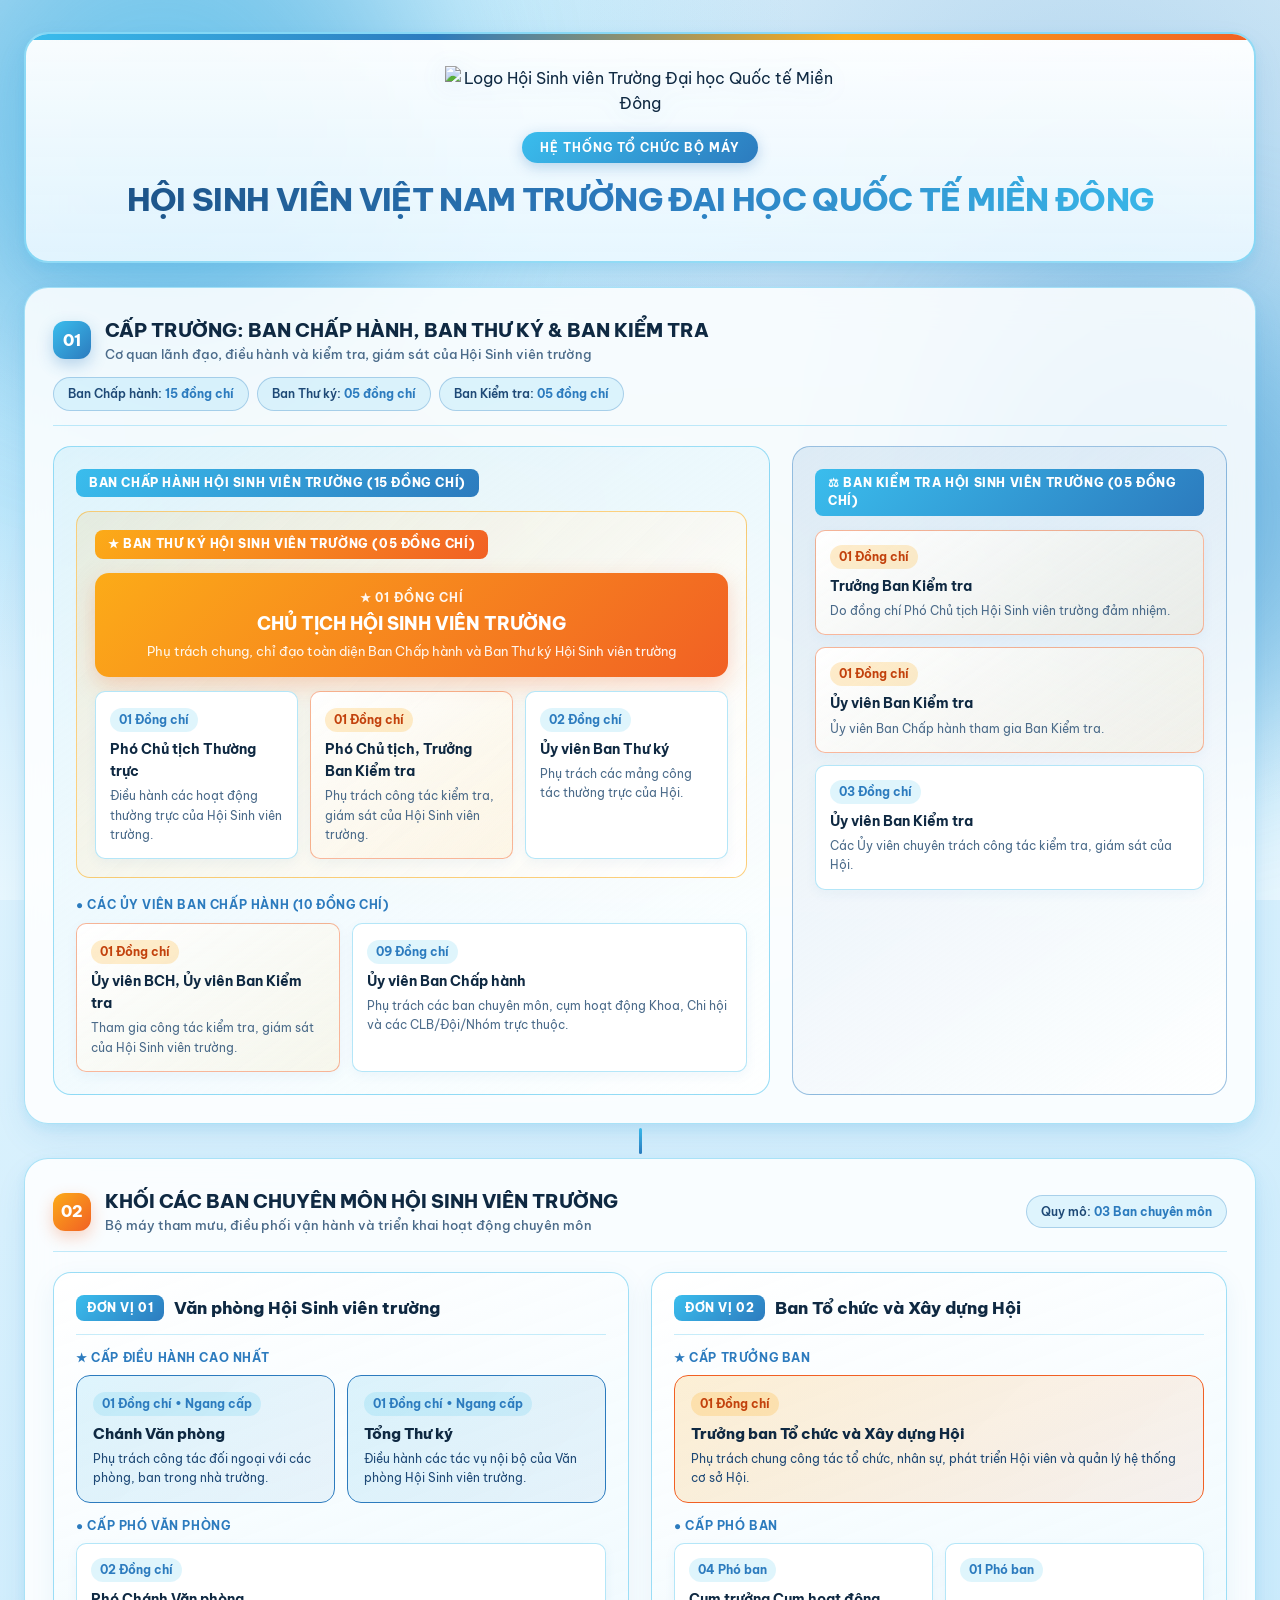
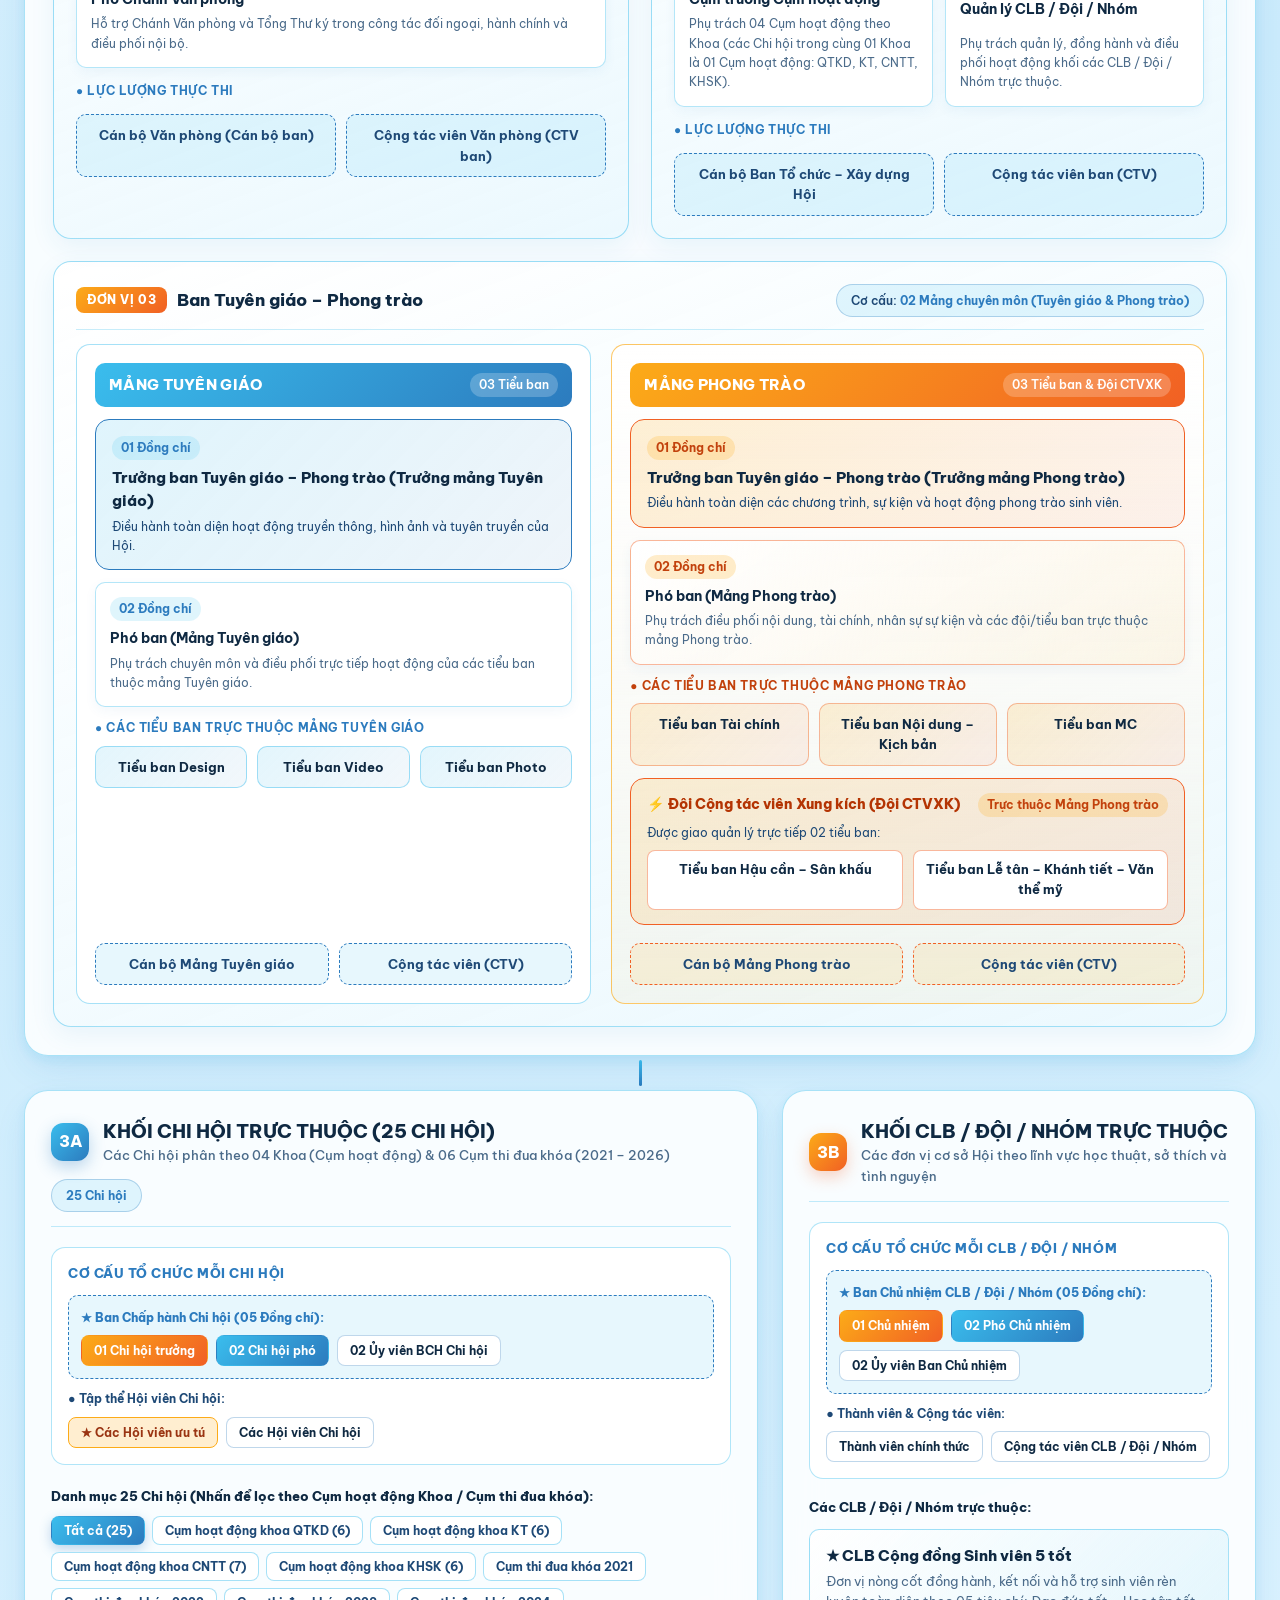
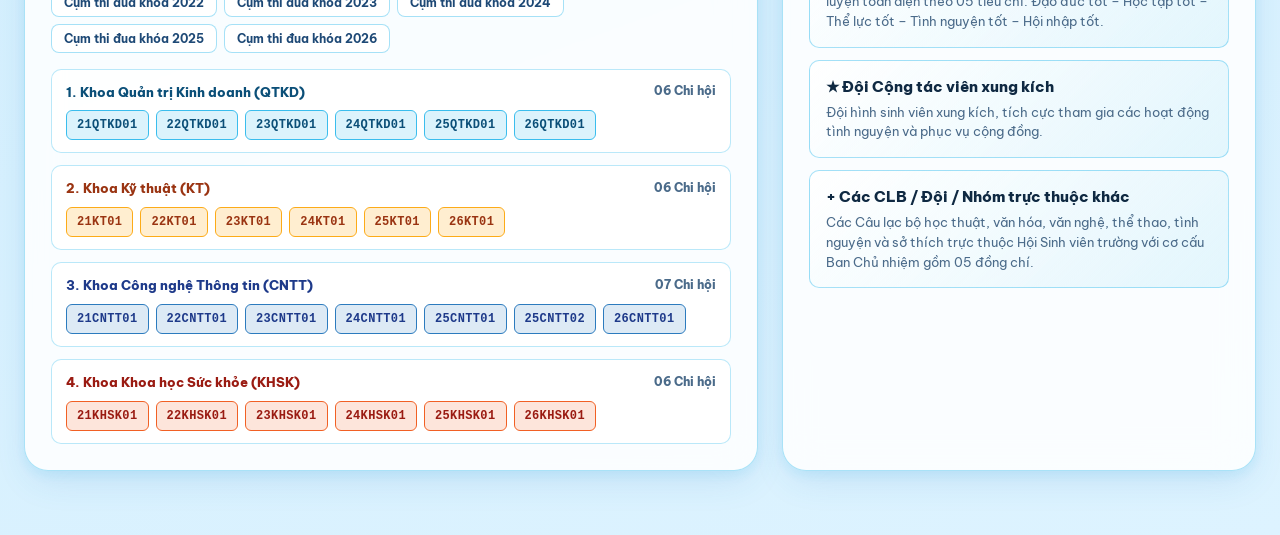
==== index.html @ ce49164d "Refactor code structure for improved readability and maintainability" ====
<!DOCTYPE html>
<html lang="vi">
<head>
  <meta charset="UTF-8" />
  <meta name="viewport" content="width=device-width, initial-scale=1.0" />
  <title>Sơ Đồ Tổ Chức Hội Sinh Viên Trường ĐH Quốc Tế Miền Đông (HSV EIU)</title>
  <link rel="preconnect" href="https://fonts.googleapis.com">
  <link rel="preconnect" href="https://fonts.gstatic.com" crossorigin>
  <link href="https://fonts.googleapis.com/css2?family=Be+Vietnam+Pro:ital,wght@0,300;0,400;0,500;0,600;0,700;0,800;1,400&display=swap" rel="stylesheet">
  <style>
    :root {
      /* Bảng màu chủ đạo từ thiết kế */
      --sky-cyan: #3ABDED;       /* C:64 M:05 Y:00 K:00 */
      --ocean-blue: #2C7BBE;     /* C:82 M:48 Y:00 K:00 */
      --amber-gold: #FCAB18;     /* C:00 M:37 Y:100 K:00 */
      --coral-orange: #F16024;   /* C:00 M:78 Y:98 K:00 */

      /* Hệ màu nền & chữ tông Xanh bầu trời (Sky Blue Theme) */
      --bg-sky-light: #E8F7FE;
      --bg-sky-mid: #CBEBFC;
      --bg-sky-deep: #B3E2FA;
      --card-glass: rgba(255, 255, 255, 0.86);
      --card-glass-hover: rgba(255, 255, 255, 0.96);
      --card-border: rgba(58, 189, 237, 0.42);
      --card-border-strong: rgba(44, 123, 190, 0.55);

      --text-primary: #0F2942;
      --text-secondary: #1E4976;
      --text-muted: #4B6B8A;

      --grad-sky-ocean: linear-gradient(135deg, #3ABDED 0%, #2C7BBE 100%);
      --grad-ocean-sky: linear-gradient(135deg, #2C7BBE 0%, #3ABDED 100%);
      --grad-amber-coral: linear-gradient(135deg, #FCAB18 0%, #F16024 100%);
      --grad-sky-amber: linear-gradient(135deg, #3ABDED 0%, #2C7BBE 55%, #FCAB18 100%);
      --grad-soft-sky: linear-gradient(145deg, rgba(58, 189, 237, 0.16), rgba(44, 123, 190, 0.08));
      --grad-soft-warm: linear-gradient(145deg, rgba(252, 171, 24, 0.18), rgba(241, 96, 36, 0.10));

      --shadow-soft: 0 14px 36px -8px rgba(44, 123, 190, 0.16), 0 4px 12px rgba(58, 189, 237, 0.12);
      --shadow-hover: 0 18px 42px -6px rgba(44, 123, 190, 0.25);

      --radius-xl: 24px;
      --radius-lg: 18px;
      --radius-md: 14px;
      --radius-sm: 10px;
    }

    * {
      box-sizing: border-box;
      margin: 0;
      padding: 0;
    }

    body {
      font-family: "Be Vietnam Pro", sans-serif;
      background: linear-gradient(160deg, var(--bg-sky-light) 0%, var(--bg-sky-mid) 50%, #DDF3FF 100%);
      color: var(--text-primary);
      min-height: 100vh;
      overflow-x: hidden;
      position: relative;
      line-height: 1.55;
      padding: 32px 24px 64px;
    }

    /* Hiệu ứng nền bầu trời chuyển sắc (Sky Ambient Background) */
    .ambient-bg {
      position: fixed;
      inset: 0;
      z-index: -1;
      overflow: hidden;
      background:
        radial-gradient(circle at 15% 10%, rgba(58, 189, 237, 0.35) 0%, transparent 45%),
        radial-gradient(circle at 85% 20%, rgba(44, 123, 190, 0.25) 0%, transparent 50%),
        radial-gradient(circle at 50% 85%, rgba(252, 171, 24, 0.15) 0%, transparent 45%),
        linear-gradient(180deg, #E3F5FE 0%, #C8EAFC 55%, #E8F7FE 100%);
    }

    .orb {
      position: absolute;
      border-radius: 50%;
      filter: blur(85px);
      opacity: 0.45;
      animation: floatOrb 18s infinite alternate ease-in-out;
    }

    .orb-1 {
      width: 520px;
      height: 520px;
      background: radial-gradient(circle, var(--sky-cyan), var(--ocean-blue));
      top: -140px;
      left: -100px;
    }

    .orb-2 {
      width: 460px;
      height: 460px;
      background: radial-gradient(circle, var(--ocean-blue), var(--sky-cyan));
      top: 32%;
      right: -120px;
      animation-delay: -5s;
    }

    .orb-3 {
      width: 420px;
      height: 420px;
      background: radial-gradient(circle, var(--amber-gold), var(--coral-orange));
      bottom: 5%;
      left: 12%;
      opacity: 0.22;
      animation-delay: -9s;
    }

    @keyframes floatOrb {
      0% { transform: translate(0, 0) scale(1); }
      100% { transform: translate(30px, 40px) scale(1.06); }
    }

    .container {
      max-width: 1400px;
      margin: 0 auto;
    }

    /* Khung Glassmorphism sáng trên nền xanh bầu trời */
    .glass {
      background: var(--card-glass);
      backdrop-filter: blur(18px);
      -webkit-backdrop-filter: blur(18px);
      border: 1.5px solid var(--card-border);
      box-shadow: var(--shadow-soft);
      border-radius: var(--radius-xl);
      position: relative;
      transition: all 0.28s cubic-bezier(0.16, 1, 0.3, 1);
    }

    .glass-interactive:hover {
      transform: translateY(-3px);
      background: var(--card-glass-hover);
      border-color: var(--ocean-blue);
      box-shadow: var(--shadow-hover);
    }

    /* HEADER & LOGO CĂN GIỮA */
    .header-card {
      padding: 32px 36px 30px;
      text-align: center;
      margin-bottom: 24px;
      background: linear-gradient(180deg, rgba(255, 255, 255, 0.95) 0%, rgba(235, 248, 255, 0.9) 100%);
      border: 2px solid rgba(58, 189, 237, 0.55);
      overflow: hidden;
    }

    .header-card::after {
      content: "";
      position: absolute;
      top: 0;
      left: 0;
      right: 0;
      height: 6px;
      background: linear-gradient(90deg, var(--sky-cyan), var(--ocean-blue), var(--amber-gold), var(--coral-orange));
    }

    .logo-wrapper {
      display: flex;
      justify-content: center;
      align-items: center;
      margin-bottom: 16px;
    }

    .logo-wrapper img {
      max-width: 390px;
      width: 100%;
      height: auto;
      object-fit: contain;
      filter: drop-shadow(0 4px 12px rgba(44, 123, 190, 0.12));
    }

    .org-badge {
      display: inline-flex;
      align-items: center;
      gap: 8px;
      padding: 6px 18px;
      border-radius: 999px;
      font-size: 0.78rem;
      font-weight: 700;
      letter-spacing: 0.08em;
      text-transform: uppercase;
      background: var(--grad-sky-ocean);
      color: #ffffff;
      box-shadow: 0 4px 14px rgba(44, 123, 190, 0.3);
      margin-bottom: 12px;
    }

    .header-card h1 {
      font-size: clamp(1.4rem, 2.5vw, 2.15rem);
      font-weight: 800;
      letter-spacing: -0.02em;
      background: linear-gradient(90deg, #1B4F82 0%, var(--ocean-blue) 50%, var(--sky-cyan) 100%);
      -webkit-background-clip: text;
      -webkit-text-fill-color: transparent;
      margin-bottom: 6px;
    }

    .header-card p {
      color: var(--text-secondary);
      font-size: 0.95rem;
      font-weight: 500;
      max-width: 780px;
      margin: 0 auto;
    }

    /* Trục nối giữa các tầng */
    .tree-connector {
      display: flex;
      flex-direction: column;
      align-items: center;
      margin: 4px 0;
    }

    .tree-line {
      width: 3px;
      height: 26px;
      border-radius: 999px;
      background: linear-gradient(to bottom, var(--sky-cyan), var(--ocean-blue));
    }

    /* Banner tiêu đề mỗi tầng */
    .level-banner {
      display: flex;
      align-items: center;
      justify-content: space-between;
      flex-wrap: wrap;
      gap: 12px;
      margin-bottom: 20px;
      padding-bottom: 14px;
      border-bottom: 1.5px solid rgba(58, 189, 237, 0.3);
    }

    .level-title {
      display: flex;
      align-items: center;
      gap: 14px;
    }

    .level-number {
      width: 38px;
      height: 38px;
      border-radius: 12px;
      background: var(--grad-sky-ocean);
      color: #ffffff;
      font-weight: 800;
      font-size: 1rem;
      display: flex;
      align-items: center;
      justify-content: center;
      box-shadow: 0 6px 16px rgba(44, 123, 190, 0.3);
      flex-shrink: 0;
    }

    .level-number.warm {
      background: var(--grad-amber-coral);
      box-shadow: 0 6px 16px rgba(241, 96, 36, 0.28);
    }

    .level-title h2 {
      font-size: 1.18rem;
      font-weight: 800;
      color: var(--text-primary);
    }

    .level-title span {
      font-size: 0.83rem;
      color: var(--text-muted);
      display: block;
      font-weight: 500;
    }

    .stat-chip {
      padding: 6px 14px;
      border-radius: 999px;
      font-size: 0.78rem;
      font-weight: 600;
      background: rgba(58, 189, 237, 0.14);
      border: 1px solid rgba(44, 123, 190, 0.3);
      color: var(--text-secondary);
    }

    .stat-chip strong {
      color: var(--ocean-blue);
    }

    /* ================================================================= */
    /* TẦNG 1: CẤP TRƯỜNG (BCH, BTK & BKT)                               */
    /* ================================================================= */
    .level-1-wrapper {
      padding: 28px;
    }

    .leadership-grid {
      display: grid;
      grid-template-columns: 1.65fr 1fr;
      gap: 22px;
      align-items: stretch;
    }

    .bch-container {
      padding: 22px;
      border-radius: var(--radius-lg);
      background: linear-gradient(145deg, rgba(58, 189, 237, 0.12), rgba(255, 255, 255, 0.75));
      border: 1.5px solid rgba(58, 189, 237, 0.5);
    }

    .box-badge {
      display: inline-flex;
      align-items: center;
      gap: 6px;
      font-size: 0.75rem;
      font-weight: 800;
      text-transform: uppercase;
      letter-spacing: 0.05em;
      padding: 5px 13px;
      border-radius: 8px;
      margin-bottom: 14px;
    }

    .badge-sky {
      background: var(--grad-sky-ocean);
      color: #ffffff;
    }

    .badge-warm {
      background: var(--grad-amber-coral);
      color: #ffffff;
    }

    .btk-nested-box {
      padding: 18px;
      border-radius: var(--radius-md);
      background: linear-gradient(135deg, rgba(252, 171, 24, 0.12), rgba(255, 255, 255, 0.9));
      border: 1.5px solid rgba(252, 171, 24, 0.55);
      margin-bottom: 18px;
    }

    .president-card {
      padding: 16px 20px;
      border-radius: var(--radius-md);
      background: linear-gradient(135deg, var(--amber-gold) 0%, var(--coral-orange) 100%);
      color: #ffffff;
      text-align: center;
      margin-bottom: 14px;
      box-shadow: 0 8px 22px rgba(241, 96, 36, 0.25);
    }

    .president-card .role-crown {
      font-size: 0.72rem;
      font-weight: 700;
      text-transform: uppercase;
      letter-spacing: 0.08em;
      color: rgba(255, 255, 255, 0.92);
      display: block;
      margin-bottom: 3px;
    }

    .president-card h4 {
      font-size: 1.12rem;
      font-weight: 800;
      color: #ffffff;
    }

    .president-card p {
      font-size: 0.82rem;
      color: rgba(255, 255, 255, 0.92);
      margin-top: 3px;
    }

    .btk-subgrid {
      display: grid;
      grid-template-columns: repeat(3, 1fr);
      gap: 12px;
    }

    .role-card {
      padding: 14px;
      border-radius: var(--radius-sm);
      background: #ffffff;
      border: 1px solid rgba(58, 189, 237, 0.38);
      box-shadow: 0 4px 12px rgba(44, 123, 190, 0.06);
      display: flex;
      flex-direction: column;
      justify-content: space-between;
    }

    .role-card.warm-accent {
      border-color: rgba(241, 96, 36, 0.45);
      background: linear-gradient(145deg, #ffffff, rgba(252, 171, 24, 0.08));
    }

    .role-count {
      display: inline-block;
      font-size: 0.72rem;
      font-weight: 700;
      padding: 3px 9px;
      border-radius: 999px;
      background: rgba(58, 189, 237, 0.16);
      color: var(--ocean-blue);
      width: fit-content;
      margin-bottom: 6px;
    }

    .role-count.warm {
      background: rgba(252, 171, 24, 0.22);
      color: #C2410C;
    }

    .role-card h5 {
      font-size: 0.9rem;
      font-weight: 700;
      color: var(--text-primary);
      margin-bottom: 4px;
    }

    .role-card p {
      font-size: 0.78rem;
      color: var(--text-muted);
    }

    .bch-remaining-grid {
      display: grid;
      grid-template-columns: 1fr 1.5fr;
      gap: 12px;
    }

    .bkt-container {
      padding: 22px;
      border-radius: var(--radius-lg);
      background: linear-gradient(145deg, rgba(44, 123, 190, 0.12), rgba(255, 255, 255, 0.78));
      border: 1.5px solid rgba(44, 123, 190, 0.45);
      display: flex;
      flex-direction: column;
      justify-content: flex-start;
    }

    .bkt-stack {
      display: flex;
      flex-direction: column;
      gap: 12px;
    }

    /* ================================================================= */
    /* TẦNG 2: CÁC BAN CHUYÊN MÔN (THIẾT KẾ CHI TIẾT)                     */
    /* ================================================================= */
    .support-section {
      padding: 28px;
    }

    .dept-top-grid {
      display: grid;
      grid-template-columns: 1fr 1fr;
      gap: 22px;
      margin-bottom: 22px;
    }

    .dept-card {
      padding: 22px;
      border-radius: var(--radius-lg);
      background: linear-gradient(160deg, rgba(255, 255, 255, 0.92), rgba(232, 247, 254, 0.78));
      border: 1.5px solid rgba(58, 189, 237, 0.48);
      box-shadow: 0 8px 24px rgba(44, 123, 190, 0.08);
      display: flex;
      flex-direction: column;
      gap: 14px;
    }

    .dept-header {
      display: flex;
      align-items: center;
      justify-content: space-between;
      flex-wrap: wrap;
      gap: 8px;
      padding-bottom: 12px;
      border-bottom: 1.5px solid rgba(58, 189, 237, 0.28);
    }

    .dept-header-left {
      display: flex;
      align-items: center;
      gap: 10px;
    }

    .dept-badge {
      padding: 4px 11px;
      border-radius: 8px;
      font-size: 0.72rem;
      font-weight: 800;
      text-transform: uppercase;
      letter-spacing: 0.05em;
      background: var(--grad-sky-ocean);
      color: #fff;
    }

    .dept-badge.warm {
      background: var(--grad-amber-coral);
    }

    .dept-header h3 {
      font-size: 1.08rem;
      font-weight: 800;
      color: var(--text-primary);
    }

    .tier-label {
      font-size: 0.74rem;
      font-weight: 700;
      text-transform: uppercase;
      letter-spacing: 0.05em;
      color: var(--ocean-blue);
      margin-bottom: 8px;
      display: flex;
      align-items: center;
      gap: 6px;
    }

    /* Cấp trưởng ngang hàng (Văn phòng) */
    .co-leaders-grid {
      display: grid;
      grid-template-columns: 1fr 1fr;
      gap: 12px;
    }

    .leader-box {
      padding: 14px 16px;
      border-radius: var(--radius-md);
      background: linear-gradient(135deg, rgba(58, 189, 237, 0.16), rgba(44, 123, 190, 0.08));
      border: 1.5px solid var(--ocean-blue);
    }

    .leader-box.warm {
      background: linear-gradient(135deg, rgba(252, 171, 24, 0.18), rgba(241, 96, 36, 0.08));
      border-color: var(--coral-orange);
    }

    .leader-box h4 {
      font-size: 0.94rem;
      font-weight: 800;
      color: var(--text-primary);
      margin-bottom: 4px;
    }

    .leader-box p {
      font-size: 0.78rem;
      color: var(--text-secondary);
    }

    .deputy-grid-2 {
      display: grid;
      grid-template-columns: 1fr 1fr;
      gap: 12px;
    }

    .member-footer-pills {
      display: flex;
      flex-wrap: wrap;
      gap: 10px;
      padding-top: 6px;
    }

    .staff-pill {
      flex: 1;
      min-width: 160px;
      padding: 10px 14px;
      border-radius: var(--radius-sm);
      background: rgba(58, 189, 237, 0.12);
      border: 1px dashed var(--ocean-blue);
      font-size: 0.82rem;
      font-weight: 700;
      color: var(--text-secondary);
      text-align: center;
    }

    /* Ban Tuyên giáo - Phong trào (2 mảng) */
    .tgpt-wings-grid {
      display: grid;
      grid-template-columns: 1fr 1.15fr;
      gap: 20px;
    }

    .wing-box {
      padding: 18px;
      border-radius: var(--radius-md);
      background: #ffffff;
      border: 1.5px solid rgba(58, 189, 237, 0.45);
      display: flex;
      flex-direction: column;
      gap: 12px;
    }

    .wing-box.movement {
      border-color: rgba(252, 171, 24, 0.65);
      background: linear-gradient(180deg, #ffffff 0%, rgba(252, 171, 24, 0.06) 100%);
    }

    .wing-header {
      display: flex;
      align-items: center;
      justify-content: space-between;
      padding: 10px 14px;
      border-radius: var(--radius-sm);
      background: var(--grad-sky-ocean);
      color: #ffffff;
    }

    .wing-header.warm {
      background: var(--grad-amber-coral);
    }

    .wing-header h4 {
      font-size: 0.95rem;
      font-weight: 800;
      letter-spacing: 0.02em;
    }

    .wing-header span {
      font-size: 0.74rem;
      font-weight: 600;
      background: rgba(255, 255, 255, 0.22);
      padding: 3px 9px;
      border-radius: 999px;
    }

    .subteam-grid-3 {
      display: grid;
      grid-template-columns: repeat(3, 1fr);
      gap: 10px;
    }

    .subteam-chip {
      padding: 10px 12px;
      border-radius: var(--radius-sm);
      background: linear-gradient(135deg, rgba(58, 189, 237, 0.14), rgba(44, 123, 190, 0.06));
      border: 1px solid rgba(58, 189, 237, 0.45);
      text-align: center;
      font-size: 0.82rem;
      font-weight: 700;
      color: var(--text-primary);
    }

    .subteam-chip.warm {
      background: linear-gradient(135deg, rgba(252, 171, 24, 0.16), rgba(241, 96, 36, 0.08));
      border-color: rgba(241, 96, 36, 0.4);
    }

    /* Đội CTVXK trực thuộc Mảng Phong trào */
    .ctvxk-nested-card {
      padding: 14px 16px;
      border-radius: var(--radius-md);
      background: linear-gradient(135deg, rgba(252, 171, 24, 0.16), rgba(241, 96, 36, 0.1));
      border: 1.5px solid var(--coral-orange);
    }

    .ctvxk-nested-card .ctvxk-title {
      display: flex;
      align-items: center;
      justify-content: space-between;
      flex-wrap: wrap;
      gap: 6px;
      font-size: 0.88rem;
      font-weight: 800;
      color: #B43403;
      margin-bottom: 6px;
    }

    .ctvxk-subteams {
      display: grid;
      grid-template-columns: 1fr 1fr;
      gap: 10px;
      margin-top: 8px;
    }

    .ctvxk-subchip {
      padding: 9px 12px;
      border-radius: 8px;
      background: #ffffff;
      border: 1px solid rgba(241, 96, 36, 0.45);
      font-size: 0.8rem;
      font-weight: 700;
      color: var(--text-primary);
      text-align: center;
    }

    /* ================================================================= */
    /* TẦNG 3: CÁC CƠ SỞ HỘI TRỰC THUỘC (CHI HỘI & CLB/ĐỘI/NHÓM)          */
    /* ================================================================= */
    .grassroots-grid {
      display: grid;
      grid-template-columns: 1.55fr 1fr;
      gap: 24px;
    }

    .grassroots-panel {
      padding: 26px;
    }

    .anatomy-box {
      padding: 16px;
      border-radius: var(--radius-md);
      background: rgba(255, 255, 255, 0.88);
      border: 1.5px solid rgba(58, 189, 237, 0.4);
      margin-bottom: 18px;
    }

    .anatomy-title {
      font-size: 0.84rem;
      font-weight: 800;
      color: var(--ocean-blue);
      margin-bottom: 10px;
      text-transform: uppercase;
      letter-spacing: 0.04em;
    }

    .anatomy-bch-box {
      padding: 12px;
      border-radius: var(--radius-sm);
      background: rgba(58, 189, 237, 0.12);
      border: 1px dashed var(--ocean-blue);
      margin-bottom: 10px;
    }

    .anatomy-pills {
      display: flex;
      flex-wrap: wrap;
      gap: 8px;
      margin-top: 8px;
    }

    .pill {
      padding: 5px 12px;
      border-radius: 8px;
      font-size: 0.77rem;
      font-weight: 700;
      background: #ffffff;
      border: 1px solid rgba(44, 123, 190, 0.3);
      color: var(--text-primary);
    }

    .pill.leader {
      background: var(--grad-amber-coral);
      border-color: transparent;
      color: #ffffff;
    }

    .pill.deputy {
      background: var(--grad-sky-ocean);
      border-color: transparent;
      color: #ffffff;
    }

    .pill.elite {
      background: rgba(252, 171, 24, 0.2);
      border-color: var(--amber-gold);
      color: #9A3412;
    }

    /* Bộ lọc 25 Chi hội */
    .filter-controls {
      display: flex;
      flex-wrap: wrap;
      gap: 7px;
      margin-bottom: 16px;
    }

    .filter-btn {
      padding: 6px 12px;
      border-radius: 8px;
      font-family: inherit;
      font-size: 0.75rem;
      font-weight: 700;
      color: var(--text-secondary);
      background: #ffffff;
      border: 1px solid rgba(58, 189, 237, 0.45);
      cursor: pointer;
      transition: all 0.2s ease;
    }

    .filter-btn:hover,
    .filter-btn.active {
      background: var(--grad-sky-ocean);
      color: #ffffff;
      border-color: transparent;
      box-shadow: 0 4px 12px rgba(44, 123, 190, 0.3);
    }

    .filter-btn.cohort-btn:hover,
    .filter-btn.cohort-btn.active {
      background: var(--grad-amber-coral);
      color: #ffffff;
      border-color: transparent;
      box-shadow: 0 4px 12px rgba(241, 96, 36, 0.3);
    }

    .faculty-group {
      margin-bottom: 12px;
      padding: 12px 14px;
      border-radius: var(--radius-sm);
      background: rgba(255, 255, 255, 0.85);
      border: 1px solid rgba(58, 189, 237, 0.35);
    }

    .faculty-header {
      display: flex;
      justify-content: space-between;
      align-items: center;
      font-size: 0.82rem;
      font-weight: 800;
      margin-bottom: 8px;
      color: var(--text-primary);
    }

    .chi-hoi-chips {
      display: flex;
      flex-wrap: wrap;
      gap: 7px;
    }

    .ch-chip {
      padding: 5px 10px;
      border-radius: 6px;
      font-size: 0.75rem;
      font-weight: 700;
      font-family: monospace;
      letter-spacing: 0.03em;
      transition: all 0.2s ease;
    }

    .ch-chip.qtkd {
      background: rgba(58, 189, 237, 0.18);
      border: 1px solid var(--sky-cyan);
      color: #0B4F78;
    }

    .ch-chip.kt {
      background: rgba(252, 171, 24, 0.2);
      border: 1px solid var(--amber-gold);
      color: #9A3412;
    }

    .ch-chip.cntt {
      background: rgba(44, 123, 190, 0.16);
      border: 1px solid var(--ocean-blue);
      color: #1E3A8A;
    }

    .ch-chip.khsk {
      background: rgba(241, 96, 36, 0.16);
      border: 1px solid var(--coral-orange);
      color: #9A1B12;
    }

    .ch-chip.dimmed {
      opacity: 0.18;
      transform: scale(0.94);
    }

    .clb-list {
      display: flex;
      flex-direction: column;
      gap: 12px;
      margin-top: 12px;
    }

    .clb-card {
      padding: 15px 16px;
      border-radius: var(--radius-sm);
      background: linear-gradient(135deg, #ffffff 0%, rgba(58, 189, 237, 0.12) 100%);
      border: 1px solid rgba(58, 189, 237, 0.45);
    }

    .clb-card h5 {
      font-size: 0.92rem;
      font-weight: 800;
      color: var(--text-primary);
      margin-bottom: 4px;
    }

    .clb-card p {
      font-size: 0.8rem;
      color: var(--text-muted);
    }

    @media (max-width: 1080px) {
      .leadership-grid,
      .dept-top-grid,
      .tgpt-wings-grid,
      .grassroots-grid {
        grid-template-columns: 1fr;
      }
      .btk-subgrid,
      .bch-remaining-grid,
      .co-leaders-grid,
      .deputy-grid-2,
      .subteam-grid-3,
      .ctvxk-subteams {
        grid-template-columns: 1fr;
      }
    }
  </style>
</head>
<body>

  <!-- Nền Xanh Bầu Trời Phối Gradient -->
  <div class="ambient-bg">
    <div class="orb orb-1"></div>
    <div class="orb orb-2"></div>
    <div class="orb orb-3"></div>
  </div>

  <div class="container">

    <!-- ================================================================= -->
    <!-- HEADER: LOGO CĂN GIỮA & TIÊU ĐỀ                                    -->
    <!-- ================================================================= -->
    <header class="glass header-card">
      <div class="logo-wrapper">
        <img src="~/img/logo-eiu-hsv.png" alt="Logo Hội Sinh viên Trường Đại học Quốc tế Miền Đông">
      </div>
      <div class="org-badge">Hệ thống Tổ chức Bộ máy</div>
      <h1>HỘI SINH VIÊN VIỆT NAM TRƯỜNG ĐẠI HỌC QUỐC TẾ MIỀN ĐÔNG</h1>
    </header>

    <!-- ================================================================= -->
    <!-- TẦNG 1: CẤP TRƯỜNG (BCH, BTK & BKT)                               -->
    <!-- ================================================================= -->
    <section class="glass level-1-wrapper">
      <div class="level-banner">
        <div class="level-title">
          <div class="level-number">01</div>
          <div>
            <h2>CẤP TRƯỜNG: BAN CHẤP HÀNH, BAN THƯ KÝ & BAN KIỂM TRA</h2>
            <span>Cơ quan lãnh đạo, điều hành và kiểm tra, giám sát của Hội Sinh viên trường</span>
          </div>
        </div>
        <div style="display: flex; gap: 8px; flex-wrap: wrap;">
          <span class="stat-chip">Ban Chấp hành: <strong>15 đồng chí</strong></span>
          <span class="stat-chip">Ban Thư ký: <strong>05 đồng chí</strong></span>
          <span class="stat-chip">Ban Kiểm tra: <strong>05 đồng chí</strong></span>
        </div>
      </div>

      <div class="leadership-grid">

        <!-- KHỐI TRÁI: BAN CHẤP HÀNH (15 Đ/C) & BAN THƯ KÝ (05 Đ/C) -->
        <div class="bch-container">
          <span class="box-badge badge-sky">Ban Chấp hành Hội Sinh viên trường (15 Đồng chí)</span>

          <!-- BAN THƯ KÝ (05 Đ/C) -->
          <div class="btk-nested-box">
            <span class="box-badge badge-warm">★ Ban Thư ký Hội Sinh viên trường (05 Đồng chí)</span>

            <!-- CHỦ TỊCH -->
            <div class="president-card glass-interactive">
              <span class="role-crown">★ 01 Đồng chí</span>
              <h4>CHỦ TỊCH HỘI SINH VIÊN TRƯỜNG</h4>
              <p>Phụ trách chung, chỉ đạo toàn diện Ban Chấp hành và Ban Thư ký Hội Sinh viên trường</p>
            </div>

            <!-- 2 PHÓ CHỦ TỊCH & 2 ỦY VIÊN BTK -->
            <div class="btk-subgrid">
              <div class="role-card glass-interactive">
                <div>
                  <span class="role-count">01 Đồng chí</span>
                  <h5>Phó Chủ tịch Thường trực</h5>
                  <p>Điều hành các hoạt động thường trực của Hội Sinh viên trường.</p>
                </div>
              </div>

              <div class="role-card warm-accent glass-interactive">
                <div>
                  <span class="role-count warm">01 Đồng chí</span>
                  <h5>Phó Chủ tịch, Trưởng Ban Kiểm tra</h5>
                  <p>Phụ trách công tác kiểm tra, giám sát của Hội Sinh viên trường.</p>
                </div>
              </div>

              <div class="role-card glass-interactive">
                <div>
                  <span class="role-count">02 Đồng chí</span>
                  <h5>Ủy viên Ban Thư ký</h5>
                  <p>Phụ trách các mảng công tác thường trực của Hội.</p>
                </div>
              </div>
            </div>
          </div>

          <!-- 10 ỦY VIÊN BCH CÒN LẠI -->
          <div class="tier-label">● Các Ủy viên Ban Chấp hành (10 Đồng chí)</div>
          <div class="bch-remaining-grid">
            <div class="role-card warm-accent glass-interactive">
              <div>
                <span class="role-count warm">01 Đồng chí</span>
                <h5>Ủy viên BCH, Ủy viên Ban Kiểm tra</h5>
                <p>Tham gia công tác kiểm tra, giám sát của Hội Sinh viên trường.</p>
              </div>
            </div>

            <div class="role-card glass-interactive">
              <div>
                <span class="role-count">09 Đồng chí</span>
                <h5>Ủy viên Ban Chấp hành</h5>
                <p>Phụ trách các ban chuyên môn, cụm hoạt động Khoa, Chi hội và các CLB/Đội/Nhóm trực thuộc.</p>
              </div>
            </div>
          </div>
        </div>

        <!-- KHỐI PHẢI: BAN KIỂM TRA (05 Đ/C) -->
        <div class="bkt-container">
          <span class="box-badge badge-sky">⚖ Ban Kiểm tra Hội Sinh viên trường (05 Đồng chí)</span>

          <div class="bkt-stack">
            <div class="role-card warm-accent glass-interactive">
              <span class="role-count warm">01 Đồng chí</span>
              <h5>Trưởng Ban Kiểm tra</h5>
              <p>Do đồng chí Phó Chủ tịch Hội Sinh viên trường đảm nhiệm.</p>
            </div>

            <div class="role-card warm-accent glass-interactive">
              <span class="role-count warm">01 Đồng chí</span>
              <h5>Ủy viên Ban Kiểm tra</h5>
              <p>Ủy viên Ban Chấp hành tham gia Ban Kiểm tra.</p>
            </div>

            <div class="role-card glass-interactive">
              <span class="role-count">03 Đồng chí</span>
              <h5>Ủy viên Ban Kiểm tra</h5>
              <p>Các Ủy viên chuyên trách công tác kiểm tra, giám sát của Hội.</p>
            </div>
          </div>
        </div>

      </div>
    </section>

    <!-- CONNECTOR: TẦNG 1 -> TẦNG 2 -->
    <div class="tree-connector">
      <div class="tree-line"></div>
    </div>

    <!-- ================================================================= -->
    <!-- TẦNG 2: CÁC ĐƠN VỊ CHUYÊN MÔN TRỰC THUỘC (03 BAN CHUYÊN MÔN)      -->
    <!-- ================================================================= -->
    <section class="glass support-section">
      <div class="level-banner">
        <div class="level-title">
          <div class="level-number warm">02</div>
          <div>
            <h2>KHỐI CÁC BAN CHUYÊN MÔN HỘI SINH VIÊN TRƯỜNG</h2>
            <span>Bộ máy tham mưu, điều phối vận hành và triển khai hoạt động chuyên môn</span>
          </div>
        </div>
        <span class="stat-chip">Quy mô: <strong>03 Ban chuyên môn</strong></span>
      </div>

      <!-- HÀNG TRÊN: VĂN PHÒNG & BAN TỔ CHỨC - XÂY DỰNG HỘI -->
      <div class="dept-top-grid">

        <!-- 1. VĂN PHÒNG HỘI SINH VIÊN TRƯỜNG -->
        <div class="dept-card glass-interactive">
          <div class="dept-header">
            <div class="dept-header-left">
              <span class="dept-badge">Đơn vị 01</span>
              <h3>Văn phòng Hội Sinh viên trường</h3>
            </div>
          </div>

          <div>
            <div class="tier-label">★ Cấp điều hành cao nhất</div>
            <div class="co-leaders-grid">
              <div class="leader-box">
                <span class="role-count">01 Đồng chí • Ngang cấp</span>
                <h4>Chánh Văn phòng</h4>
                <p>Phụ trách công tác đối ngoại với các phòng, ban trong nhà trường.</p>
              </div>
              <div class="leader-box">
                <span class="role-count">01 Đồng chí • Ngang cấp</span>
                <h4>Tổng Thư ký</h4>
                <p>Điều hành các tác vụ nội bộ của Văn phòng Hội Sinh viên trường.</p>
              </div>
            </div>
          </div>

          <div>
            <div class="tier-label">● Cấp Phó Văn phòng</div>
            <div class="role-card">
              <span class="role-count">02 Đồng chí</span>
              <h5>Phó Chánh Văn phòng</h5>
              <p>Hỗ trợ Chánh Văn phòng và Tổng Thư ký trong công tác đối ngoại, hành chính và điều phối nội bộ.</p>
            </div>
          </div>

          <div>
            <div class="tier-label">● Lực lượng thực thi</div>
            <div class="member-footer-pills">
              <div class="staff-pill">Cán bộ Văn phòng (Cán bộ ban)</div>
              <div class="staff-pill">Cộng tác viên Văn phòng (CTV ban)</div>
            </div>
          </div>
        </div>

        <!-- 2. BAN TỔ CHỨC VÀ XÂY DỰNG HỘI -->
        <div class="dept-card glass-interactive">
          <div class="dept-header">
            <div class="dept-header-left">
              <span class="dept-badge">Đơn vị 02</span>
              <h3>Ban Tổ chức và Xây dựng Hội</h3>
            </div>
          </div>

          <div>
            <div class="tier-label">★ Cấp Trưởng ban</div>
            <div class="leader-box warm">
              <span class="role-count warm">01 Đồng chí</span>
              <h4>Trưởng ban Tổ chức và Xây dựng Hội</h4>
              <p>Phụ trách chung công tác tổ chức, nhân sự, phát triển Hội viên và quản lý hệ thống cơ sở Hội.</p>
            </div>
          </div>

          <div>
            <div class="tier-label">● Cấp Phó ban</div>
            <div class="deputy-grid-2">
              <div class="role-card">
                <span class="role-count">04 Phó ban</span>
                <h5>Cụm trưởng Cụm hoạt động</h5>
                <p>Phụ trách 04 Cụm hoạt động theo Khoa (các Chi hội trong cùng 01 Khoa là 01 Cụm hoạt động: QTKD, KT, CNTT, KHSK).</p>
              </div>
              <div class="role-card">
                <span class="role-count">01 Phó ban</span>
                <h5>Quản lý CLB / Đội / Nhóm</h5>
                <p>Phụ trách quản lý, đồng hành và điều phối hoạt động khối các CLB / Đội / Nhóm trực thuộc.</p>
              </div>
            </div>
          </div>

          <div>
            <div class="tier-label">● Lực lượng thực thi</div>
            <div class="member-footer-pills">
              <div class="staff-pill">Cán bộ Ban Tổ chức – Xây dựng Hội</div>
              <div class="staff-pill">Cộng tác viên ban (CTV)</div>
            </div>
          </div>
        </div>

      </div>

      <!-- HÀNG DƯỚI: 3. BAN TUYÊN GIÁO - PHONG TRÀO (2 MẢNG) -->
      <div class="dept-card">
        <div class="dept-header">
          <div class="dept-header-left">
            <span class="dept-badge warm">Đơn vị 03</span>
            <h3>Ban Tuyên giáo – Phong trào</h3>
          </div>
          <span class="stat-chip">Cơ cấu: <strong>02 Mảng chuyên môn (Tuyên giáo & Phong trào)</strong></span>
        </div>

        <div class="tgpt-wings-grid">

          <!-- MẢNG 1: MẢNG TUYÊN GIÁO -->
          <div class="wing-box">
            <div class="wing-header">
              <h4>MẢNG TUYÊN GIÁO</h4>
              <span>03 Tiểu ban</span>
            </div>

            <div class="leader-box">
              <span class="role-count">01 Đồng chí</span>
              <h4>Trưởng ban Tuyên giáo – Phong trào (Trưởng mảng Tuyên giáo)</h4>
              <p>Điều hành toàn diện hoạt động truyền thông, hình ảnh và tuyên truyền của Hội.</p>
            </div>

            <div class="role-card">
              <span class="role-count">02 Đồng chí</span>
              <h5>Phó ban (Mảng Tuyên giáo)</h5>
              <p>Phụ trách chuyên môn và điều phối trực tiếp hoạt động của các tiểu ban thuộc mảng Tuyên giáo.</p>
            </div>

            <div>
              <div class="tier-label">● Các Tiểu ban trực thuộc Mảng Tuyên giáo</div>
              <div class="subteam-grid-3">
                <div class="subteam-chip">Tiểu ban Design</div>
                <div class="subteam-chip">Tiểu ban Video</div>
                <div class="subteam-chip">Tiểu ban Photo</div>
              </div>
            </div>

            <div class="member-footer-pills" style="margin-top: auto;">
              <div class="staff-pill">Cán bộ Mảng Tuyên giáo</div>
              <div class="staff-pill">Cộng tác viên (CTV)</div>
            </div>
          </div>

          <!-- MẢNG 2: MẢNG PHONG TRÀO -->
          <div class="wing-box movement">
            <div class="wing-header warm">
              <h4>MẢNG PHONG TRÀO</h4>
              <span>03 Tiểu ban & Đội CTVXK</span>
            </div>

            <div class="leader-box warm">
              <span class="role-count warm">01 Đồng chí</span>
              <h4>Trưởng ban Tuyên giáo – Phong trào (Trưởng mảng Phong trào)</h4>
              <p>Điều hành toàn diện các chương trình, sự kiện và hoạt động phong trào sinh viên.</p>
            </div>

            <div class="role-card warm-accent">
              <span class="role-count warm">02 Đồng chí</span>
              <h5>Phó ban (Mảng Phong trào)</h5>
              <p>Phụ trách điều phối nội dung, tài chính, nhân sự sự kiện và các đội/tiểu ban trực thuộc mảng Phong trào.</p>
            </div>

            <div>
              <div class="tier-label" style="color: #C2410C;">● Các Tiểu ban trực thuộc Mảng Phong trào</div>
              <div class="subteam-grid-3">
                <div class="subteam-chip warm">Tiểu ban Tài chính</div>
                <div class="subteam-chip warm">Tiểu ban Nội dung – Kịch bản</div>
                <div class="subteam-chip warm">Tiểu ban MC</div>
              </div>
            </div>

            <!-- ĐỘI CTVXK TRỰC THUỘC MẢNG PHONG TRÀO -->
            <div class="ctvxk-nested-card">
              <div class="ctvxk-title">
                <span>⚡ Đội Cộng tác viên Xung kích (Đội CTVXK)</span>
                <span class="role-count warm" style="margin-bottom: 0;">Trực thuộc Mảng Phong trào</span>
              </div>
              <p style="font-size: 0.78rem; color: var(--text-secondary);">
                Được giao quản lý trực tiếp 02 tiểu ban:
              </p>
              <div class="ctvxk-subteams">
                <div class="ctvxk-subchip">Tiểu ban Hậu cần – Sân khấu</div>
                <div class="ctvxk-subchip">Tiểu ban Lễ tân – Khánh tiết – Văn thể mỹ</div>
              </div>
            </div>

            <div class="member-footer-pills" style="margin-top: auto;">
              <div class="staff-pill" style="border-color: var(--coral-orange); background: rgba(252, 171, 24, 0.12);">Cán bộ Mảng Phong trào</div>
              <div class="staff-pill" style="border-color: var(--coral-orange); background: rgba(252, 171, 24, 0.12);">Cộng tác viên (CTV)</div>
            </div>
          </div>

        </div>
      </div>
    </section>

    <!-- CONNECTOR: TẦNG 2 -> TẦNG 3 -->
    <div class="tree-connector">
      <div class="tree-line"></div>
    </div>

    <!-- ================================================================= -->
    <!-- TẦNG 3: CÁC CƠ SỞ HỘI TRỰC THUỘC (CHI HỘI & CLB/ĐỘI/NHÓM)          -->
    <!-- ================================================================= -->
    <section class="grassroots-grid">

      <!-- NHÁNH 3A: HỆ THỐNG 25 CHI HỘI -->
      <div class="glass grassroots-panel">
        <div class="level-banner">
          <div class="level-title">
            <div class="level-number">3A</div>
            <div>
              <h2>KHỐI CHI HỘI TRỰC THUỘC (25 CHI HỘI)</h2>
              <span>Các Chi hội phân theo 04 Khoa (Cụm hoạt động) & 06 Cụm thi đua khóa (2021 – 2026)</span>
            </div>
          </div>
          <span class="stat-chip"><strong>25 Chi hội</strong></span>
        </div>

        <!-- CƠ CẤU TỔ CHỨC MỖI CHI HỘI -->
        <div class="anatomy-box">
          <div class="anatomy-title">Cơ cấu tổ chức mỗi Chi hội</div>

          <div class="anatomy-bch-box">
            <div style="font-size: 0.78rem; font-weight: 800; color: var(--ocean-blue);">
              ★ Ban Chấp hành Chi hội (05 Đồng chí):
            </div>
            <div class="anatomy-pills">
              <span class="pill leader">01 Chi hội trưởng</span>
              <span class="pill deputy">02 Chi hội phó</span>
              <span class="pill">02 Ủy viên BCH Chi hội</span>
            </div>
          </div>

          <div style="font-size: 0.78rem; font-weight: 700; color: var(--text-secondary); margin-bottom: 6px;">
            ● Tập thể Hội viên Chi hội:
          </div>
          <div class="anatomy-pills">
            <span class="pill elite">★ Các Hội viên ưu tú</span>
            <span class="pill">Các Hội viên Chi hội</span>
          </div>
        </div>

        <!-- BỘ LỌC TƯƠNG TÁC 25 CHI HỘI -->
        <div style="margin-bottom: 8px;">
          <span style="font-size: 0.82rem; font-weight: 800; color: var(--text-primary);">Danh mục 25 Chi hội (Nhấn để lọc theo Cụm hoạt động Khoa / Cụm thi đua khóa):</span>
        </div>

        <div class="filter-controls" id="filterBar">
          <button class="filter-btn active" data-filter="all">Tất cả (25)</button>
          <button class="filter-btn" data-filter="QTKD">Cụm hoạt động khoa QTKD (6)</button>
          <button class="filter-btn" data-filter="KT">Cụm hoạt động khoa KT (6)</button>
          <button class="filter-btn" data-filter="CNTT">Cụm hoạt động khoa CNTT (7)</button>
          <button class="filter-btn" data-filter="KHSK">Cụm hoạt động khoa KHSK (6)</button>
          <button class="filter-btn cohort-btn" data-filter="21">Cụm thi đua khóa 2021</button>
          <button class="filter-btn cohort-btn" data-filter="22">Cụm thi đua khóa 2022</button>
          <button class="filter-btn cohort-btn" data-filter="23">Cụm thi đua khóa 2023</button>
          <button class="filter-btn cohort-btn" data-filter="24">Cụm thi đua khóa 2024</button>
          <button class="filter-btn cohort-btn" data-filter="25">Cụm thi đua khóa 2025</button>
          <button class="filter-btn cohort-btn" data-filter="26">Cụm thi đua khóa 2026</button>
        </div>

        <!-- 4 KHOA (4 CỤM HOẠT ĐỘNG) -->
        <div class="faculty-group">
          <div class="faculty-header">
            <span style="color: #0B4F78;">1. Khoa Quản trị Kinh doanh (QTKD)</span>
            <span style="font-size: 0.75rem; color: var(--text-muted);">06 Chi hội</span>
          </div>
          <div class="chi-hoi-chips">
            <span class="ch-chip qtkd" data-faculty="QTKD" data-cohort="21">21QTKD01</span>
            <span class="ch-chip qtkd" data-faculty="QTKD" data-cohort="22">22QTKD01</span>
            <span class="ch-chip qtkd" data-faculty="QTKD" data-cohort="23">23QTKD01</span>
            <span class="ch-chip qtkd" data-faculty="QTKD" data-cohort="24">24QTKD01</span>
            <span class="ch-chip qtkd" data-faculty="QTKD" data-cohort="25">25QTKD01</span>
            <span class="ch-chip qtkd" data-faculty="QTKD" data-cohort="26">26QTKD01</span>
          </div>
        </div>

        <div class="faculty-group">
          <div class="faculty-header">
            <span style="color: #9A3412;">2. Khoa Kỹ thuật (KT)</span>
            <span style="font-size: 0.75rem; color: var(--text-muted);">06 Chi hội</span>
          </div>
          <div class="chi-hoi-chips">
            <span class="ch-chip kt" data-faculty="KT" data-cohort="21">21KT01</span>
            <span class="ch-chip kt" data-faculty="KT" data-cohort="22">22KT01</span>
            <span class="ch-chip kt" data-faculty="KT" data-cohort="23">23KT01</span>
            <span class="ch-chip kt" data-faculty="KT" data-cohort="24">24KT01</span>
            <span class="ch-chip kt" data-faculty="KT" data-cohort="25">25KT01</span>
            <span class="ch-chip kt" data-faculty="KT" data-cohort="26">26KT01</span>
          </div>
        </div>

        <div class="faculty-group">
          <div class="faculty-header">
            <span style="color: #1E3A8A;">3. Khoa Công nghệ Thông tin (CNTT)</span>
            <span style="font-size: 0.75rem; color: var(--text-muted);">07 Chi hội</span>
          </div>
          <div class="chi-hoi-chips">
            <span class="ch-chip cntt" data-faculty="CNTT" data-cohort="21">21CNTT01</span>
            <span class="ch-chip cntt" data-faculty="CNTT" data-cohort="22">22CNTT01</span>
            <span class="ch-chip cntt" data-faculty="CNTT" data-cohort="23">23CNTT01</span>
            <span class="ch-chip cntt" data-faculty="CNTT" data-cohort="24">24CNTT01</span>
            <span class="ch-chip cntt" data-faculty="CNTT" data-cohort="25">25CNTT01</span>
            <span class="ch-chip cntt" data-faculty="CNTT" data-cohort="25">25CNTT02</span>
            <span class="ch-chip cntt" data-faculty="CNTT" data-cohort="26">26CNTT01</span>
          </div>
        </div>

        <div class="faculty-group" style="margin-bottom: 0;">
          <div class="faculty-header">
            <span style="color: #9A1B12;">4. Khoa Khoa học Sức khỏe (KHSK)</span>
            <span style="font-size: 0.75rem; color: var(--text-muted);">06 Chi hội</span>
          </div>
          <div class="chi-hoi-chips">
            <span class="ch-chip khsk" data-faculty="KHSK" data-cohort="21">21KHSK01</span>
            <span class="ch-chip khsk" data-faculty="KHSK" data-cohort="22">22KHSK01</span>
            <span class="ch-chip khsk" data-faculty="KHSK" data-cohort="23">23KHSK01</span>
            <span class="ch-chip khsk" data-faculty="KHSK" data-cohort="24">24KHSK01</span>
            <span class="ch-chip khsk" data-faculty="KHSK" data-cohort="25">25KHSK01</span>
            <span class="ch-chip khsk" data-faculty="KHSK" data-cohort="26">26KHSK01</span>
          </div>
        </div>
      </div>

      <!-- NHÁNH 3B: KHỐI CÂU LẠC BỘ / ĐỘI / NHÓM -->
      <div class="glass grassroots-panel">
        <div class="level-banner">
          <div class="level-title">
            <div class="level-number warm">3B</div>
            <div>
              <h2>KHỐI CLB / ĐỘI / NHÓM TRỰC THUỘC</h2>
              <span>Các đơn vị cơ sở Hội theo lĩnh vực học thuật, sở thích và tình nguyện</span>
            </div>
          </div>
        </div>

        <!-- CƠ CẤU TỔ CHỨC MỖI CLB/ĐỘI/NHÓM -->
        <div class="anatomy-box">
          <div class="anatomy-title">Cơ cấu tổ chức mỗi CLB / Đội / Nhóm</div>

          <div class="anatomy-bch-box">
            <div style="font-size: 0.78rem; font-weight: 800; color: var(--ocean-blue);">
              ★ Ban Chủ nhiệm CLB / Đội / Nhóm (05 Đồng chí):
            </div>
            <div class="anatomy-pills">
              <span class="pill leader">01 Chủ nhiệm</span>
              <span class="pill deputy">02 Phó Chủ nhiệm</span>
              <span class="pill">02 Ủy viên Ban Chủ nhiệm</span>
            </div>
          </div>

          <div style="font-size: 0.78rem; font-weight: 700; color: var(--text-secondary); margin-bottom: 6px;">
            ● Thành viên & Cộng tác viên:
          </div>
          <div class="anatomy-pills">
            <span class="pill">Thành viên chính thức</span>
            <span class="pill">Cộng tác viên CLB / Đội / Nhóm</span>
          </div>
        </div>

        <div style="font-size: 0.82rem; font-weight: 800; color: var(--text-primary); margin-bottom: 10px;">
          Các CLB / Đội / Nhóm trực thuộc:
        </div>

        <div class="clb-list">
          <div class="clb-card glass-interactive">
            <h5>★ CLB Cộng đồng Sinh viên 5 tốt</h5>
            <p>Đơn vị nòng cốt đồng hành, kết nối và hỗ trợ sinh viên rèn luyện toàn diện theo 05 tiêu chí: Đạo đức tốt – Học tập tốt – Thể lực tốt – Tình nguyện tốt – Hội nhập tốt.</p>
          </div>

          <div class="clb-card glass-interactive">
            <h5>★ Đội Cộng tác viên xung kích</h5>
            <p>Đội hình sinh viên xung kích, tích cực tham gia các hoạt động tình nguyện và phục vụ cộng đồng.</p>
          </div>

          <div class="clb-card glass-interactive">
            <h5>+ Các CLB / Đội / Nhóm trực thuộc khác</h5>
            <p>Các Câu lạc bộ học thuật, văn hóa, văn nghệ, thể thao, tình nguyện và sở thích trực thuộc Hội Sinh viên trường với cơ cấu Ban Chủ nhiệm gồm 05 đồng chí.</p>
          </div>
        </div>
      </div>

    </section>

  </div>

  <!-- Script lọc danh mục 25 Chi hội -->
  <script>
    const filterButtons = document.querySelectorAll(".filter-btn");
    const chips = document.querySelectorAll(".ch-chip");

    filterButtons.forEach(btn => {
      btn.addEventListener("click", () => {
        filterButtons.forEach(b => b.classList.remove("active"));
        btn.classList.add("active");

        const filterValue = btn.getAttribute("data-filter");

        chips.forEach(chip => {
          const faculty = chip.getAttribute("data-faculty");
          const cohort = chip.getAttribute("data-cohort");

          if (
            filterValue === "all" ||
            faculty === filterValue ||
            cohort === filterValue
          ) {
            chip.classList.remove("dimmed");
          } else {
            chip.classList.add("dimmed");
          }
        });
      });
    });
  </script>
</body>
</html>
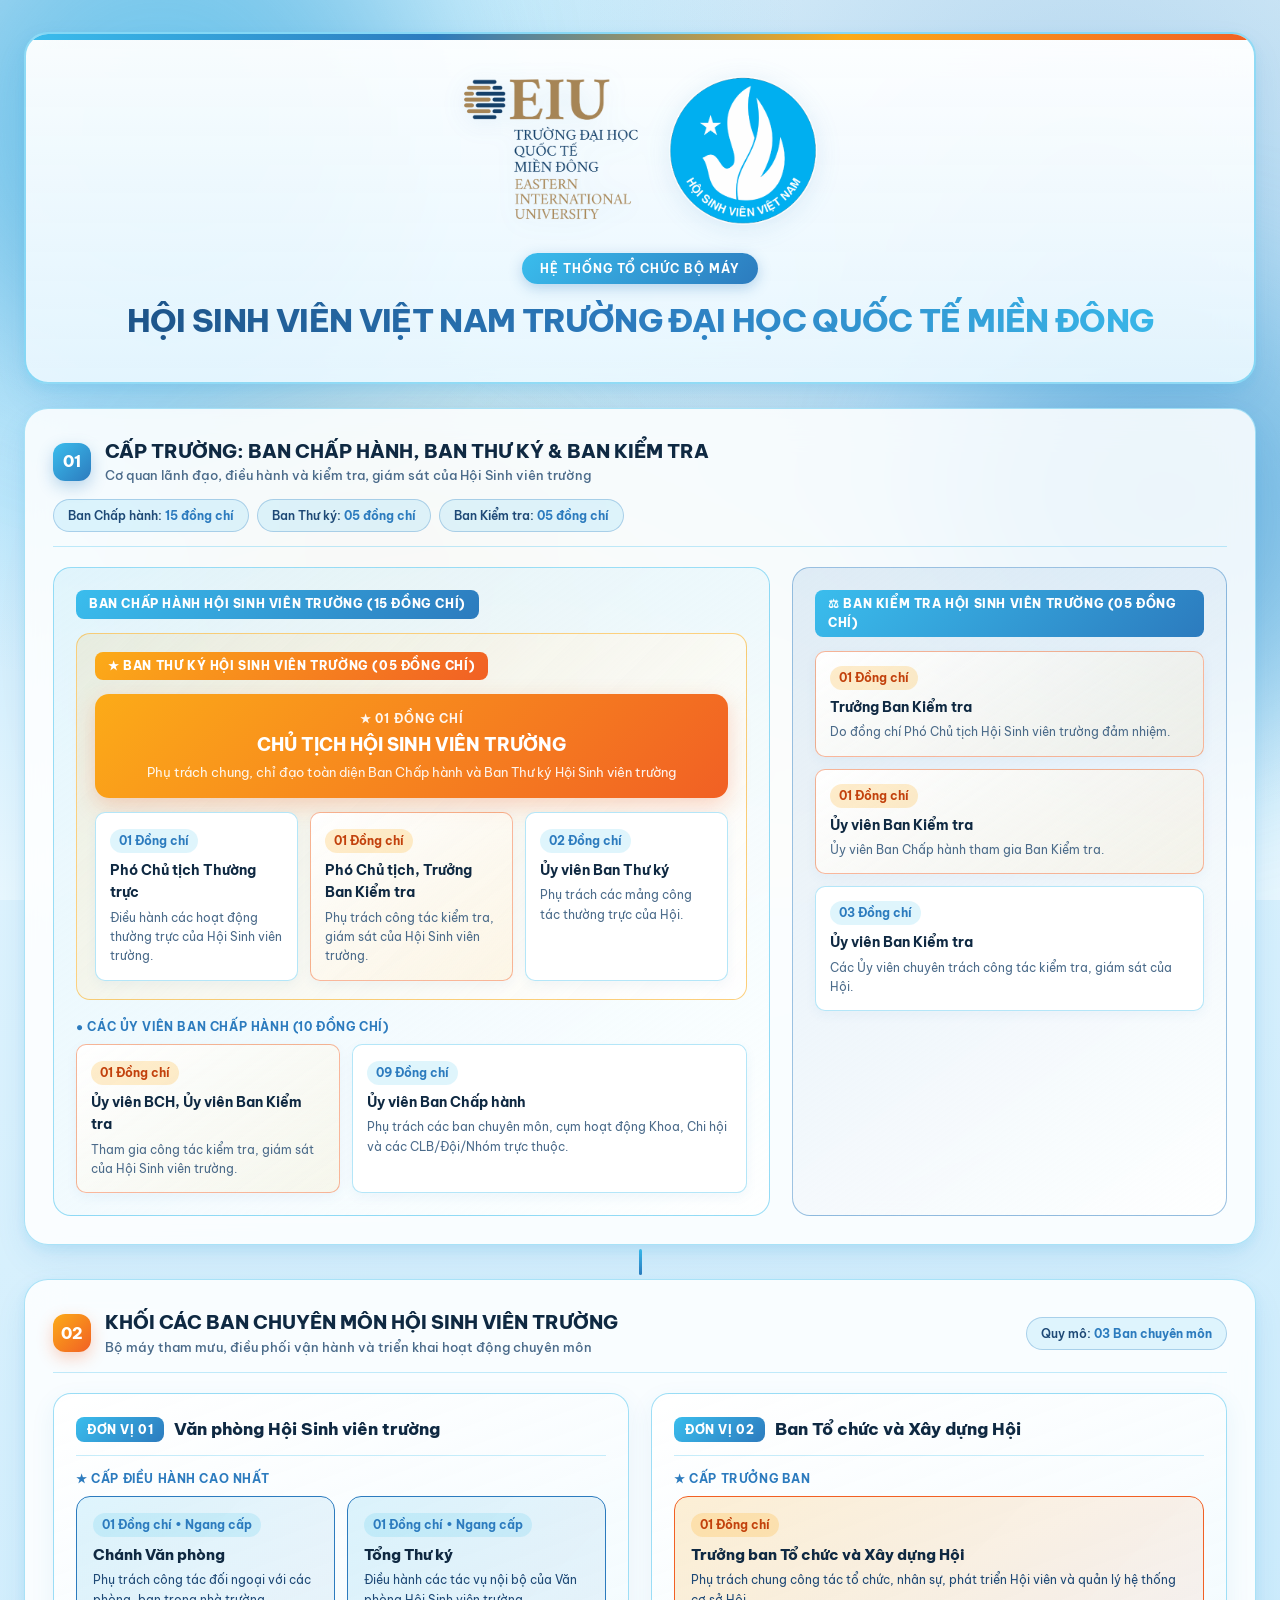
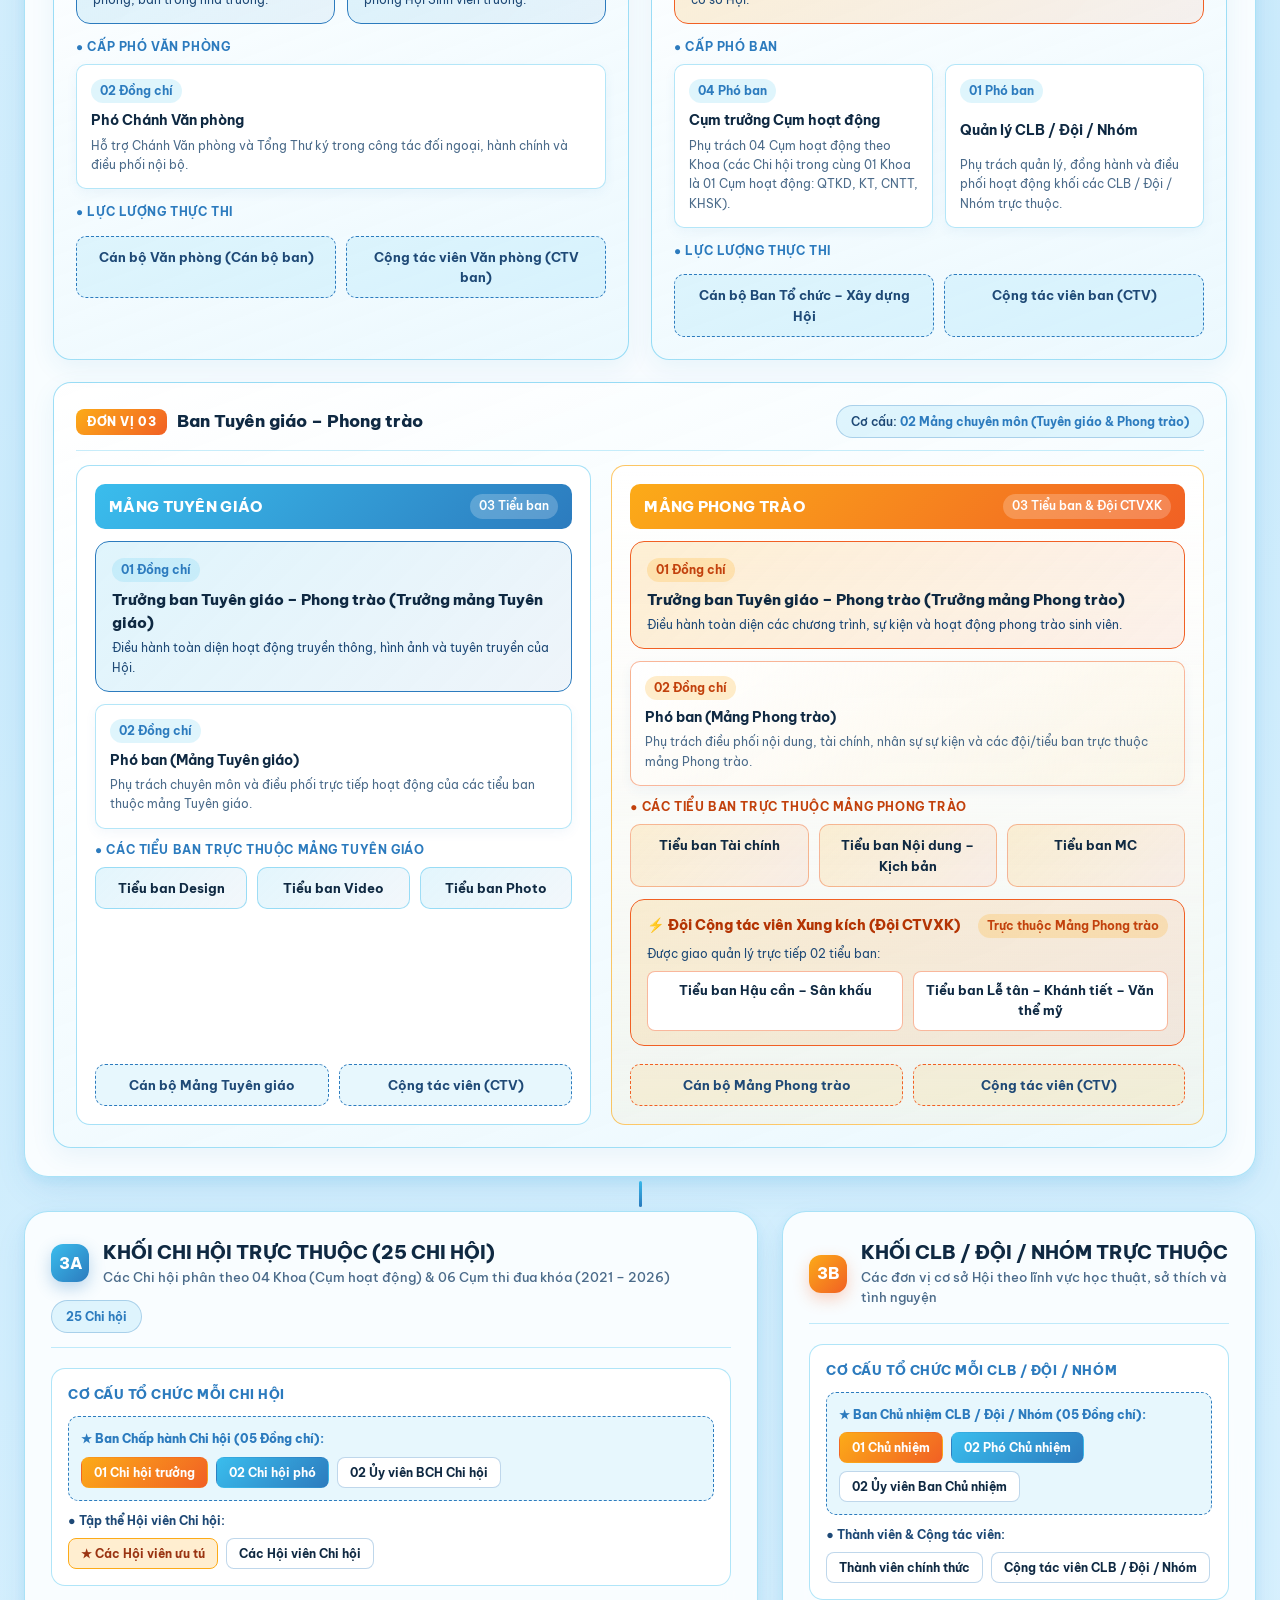
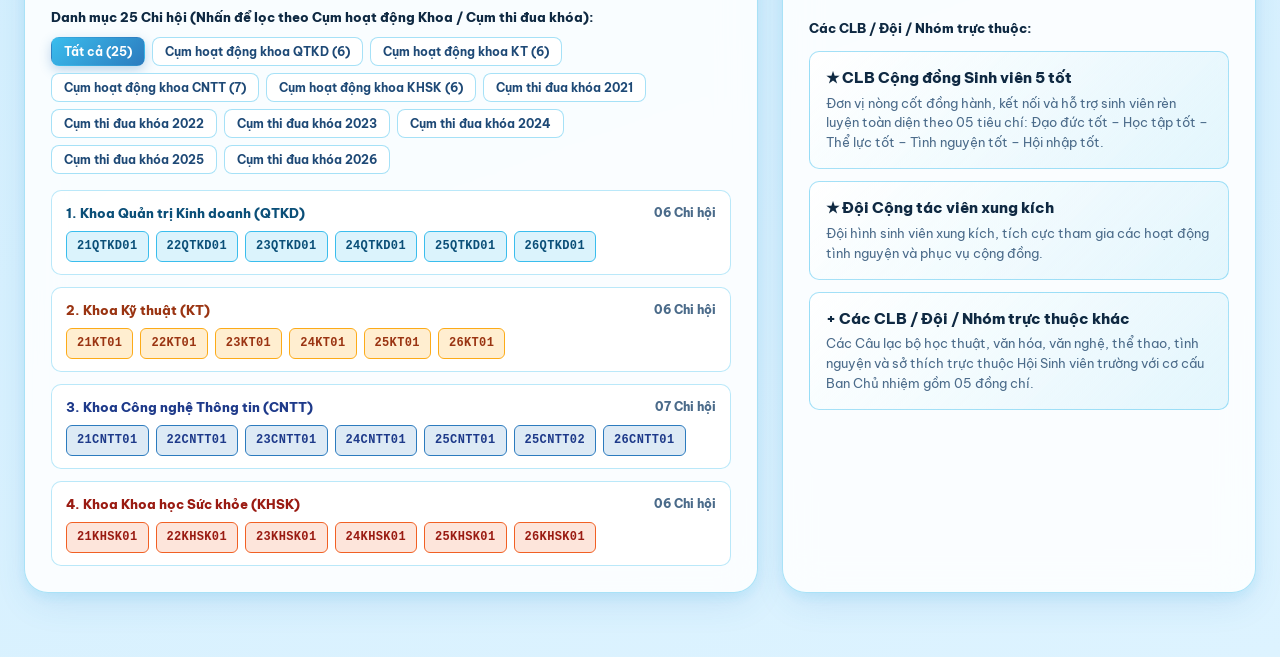
==== commit fa4a513c: "Refactor code structure for improved readability and maintainability" ====
--- a/index.html
+++ b/index.html
@@ -1,19 +1,26 @@
 <!DOCTYPE html>
 <html lang="vi">
+
 <head>
   <meta charset="UTF-8" />
   <meta name="viewport" content="width=device-width, initial-scale=1.0" />
   <title>Sơ Đồ Tổ Chức Hội Sinh Viên Trường ĐH Quốc Tế Miền Đông (HSV EIU)</title>
   <link rel="preconnect" href="https://fonts.googleapis.com">
   <link rel="preconnect" href="https://fonts.gstatic.com" crossorigin>
-  <link href="https://fonts.googleapis.com/css2?family=Be+Vietnam+Pro:ital,wght@0,300;0,400;0,500;0,600;0,700;0,800;1,400&display=swap" rel="stylesheet">
+  <link
+    href="https://fonts.googleapis.com/css2?family=Be+Vietnam+Pro:ital,wght@0,300;0,400;0,500;0,600;0,700;0,800;1,400&display=swap"
+    rel="stylesheet">
   <style>
     :root {
       /* Bảng màu chủ đạo từ thiết kế */
-      --sky-cyan: #3ABDED;       /* C:64 M:05 Y:00 K:00 */
-      --ocean-blue: #2C7BBE;     /* C:82 M:48 Y:00 K:00 */
-      --amber-gold: #FCAB18;     /* C:00 M:37 Y:100 K:00 */
-      --coral-orange: #F16024;   /* C:00 M:78 Y:98 K:00 */
+      --sky-cyan: #3ABDED;
+      /* C:64 M:05 Y:00 K:00 */
+      --ocean-blue: #2C7BBE;
+      /* C:82 M:48 Y:00 K:00 */
+      --amber-gold: #FCAB18;
+      /* C:00 M:37 Y:100 K:00 */
+      --coral-orange: #F16024;
+      /* C:00 M:78 Y:98 K:00 */
 
       /* Hệ màu nền & chữ tông Xanh bầu trời (Sky Blue Theme) */
       --bg-sky-light: #E8F7FE;
@@ -110,8 +117,13 @@
     }
 
     @keyframes floatOrb {
-      0% { transform: translate(0, 0) scale(1); }
-      100% { transform: translate(30px, 40px) scale(1.06); }
+      0% {
+        transform: translate(0, 0) scale(1);
+      }
+
+      100% {
+        transform: translate(30px, 40px) scale(1.06);
+      }
     }
 
     .container {
@@ -885,12 +897,14 @@
     }
 
     @media (max-width: 1080px) {
+
       .leadership-grid,
       .dept-top-grid,
       .tgpt-wings-grid,
       .grassroots-grid {
         grid-template-columns: 1fr;
       }
+
       .btk-subgrid,
       .bch-remaining-grid,
       .co-leaders-grid,
@@ -902,6 +916,7 @@
     }
   </style>
 </head>
+
 <body>
 
   <!-- Nền Xanh Bầu Trời Phối Gradient -->
@@ -918,7 +933,7 @@
     <!-- ================================================================= -->
     <header class="glass header-card">
       <div class="logo-wrapper">
-        <img src="~/img/logo-eiu-hsv.png" alt="Logo Hội Sinh viên Trường Đại học Quốc tế Miền Đông">
+        <img src="img/logo-eiu-hsv.png" alt="Logo Hội Sinh viên Trường Đại học Quốc tế Miền Đông">
       </div>
       <div class="org-badge">Hệ thống Tổ chức Bộ máy</div>
       <h1>HỘI SINH VIÊN VIỆT NAM TRƯỜNG ĐẠI HỌC QUỐC TẾ MIỀN ĐÔNG</h1>
@@ -1127,7 +1142,8 @@
               <div class="role-card">
                 <span class="role-count">04 Phó ban</span>
                 <h5>Cụm trưởng Cụm hoạt động</h5>
-                <p>Phụ trách 04 Cụm hoạt động theo Khoa (các Chi hội trong cùng 01 Khoa là 01 Cụm hoạt động: QTKD, KT, CNTT, KHSK).</p>
+                <p>Phụ trách 04 Cụm hoạt động theo Khoa (các Chi hội trong cùng 01 Khoa là 01 Cụm hoạt động: QTKD, KT,
+                  CNTT, KHSK).</p>
               </div>
               <div class="role-card">
                 <span class="role-count">01 Phó ban</span>
@@ -1210,7 +1226,8 @@
             <div class="role-card warm-accent">
               <span class="role-count warm">02 Đồng chí</span>
               <h5>Phó ban (Mảng Phong trào)</h5>
-              <p>Phụ trách điều phối nội dung, tài chính, nhân sự sự kiện và các đội/tiểu ban trực thuộc mảng Phong trào.</p>
+              <p>Phụ trách điều phối nội dung, tài chính, nhân sự sự kiện và các đội/tiểu ban trực thuộc mảng Phong
+                trào.</p>
             </div>
 
             <div>
@@ -1238,8 +1255,10 @@
             </div>
 
             <div class="member-footer-pills" style="margin-top: auto;">
-              <div class="staff-pill" style="border-color: var(--coral-orange); background: rgba(252, 171, 24, 0.12);">Cán bộ Mảng Phong trào</div>
-              <div class="staff-pill" style="border-color: var(--coral-orange); background: rgba(252, 171, 24, 0.12);">Cộng tác viên (CTV)</div>
+              <div class="staff-pill" style="border-color: var(--coral-orange); background: rgba(252, 171, 24, 0.12);">
+                Cán bộ Mảng Phong trào</div>
+              <div class="staff-pill" style="border-color: var(--coral-orange); background: rgba(252, 171, 24, 0.12);">
+                Cộng tác viên (CTV)</div>
             </div>
           </div>
 
@@ -1296,7 +1315,8 @@
 
         <!-- BỘ LỌC TƯƠNG TÁC 25 CHI HỘI -->
         <div style="margin-bottom: 8px;">
-          <span style="font-size: 0.82rem; font-weight: 800; color: var(--text-primary);">Danh mục 25 Chi hội (Nhấn để lọc theo Cụm hoạt động Khoa / Cụm thi đua khóa):</span>
+          <span style="font-size: 0.82rem; font-weight: 800; color: var(--text-primary);">Danh mục 25 Chi hội (Nhấn để
+            lọc theo Cụm hoạt động Khoa / Cụm thi đua khóa):</span>
         </div>
 
         <div class="filter-controls" id="filterBar">
@@ -1419,7 +1439,8 @@
         <div class="clb-list">
           <div class="clb-card glass-interactive">
             <h5>★ CLB Cộng đồng Sinh viên 5 tốt</h5>
-            <p>Đơn vị nòng cốt đồng hành, kết nối và hỗ trợ sinh viên rèn luyện toàn diện theo 05 tiêu chí: Đạo đức tốt – Học tập tốt – Thể lực tốt – Tình nguyện tốt – Hội nhập tốt.</p>
+            <p>Đơn vị nòng cốt đồng hành, kết nối và hỗ trợ sinh viên rèn luyện toàn diện theo 05 tiêu chí: Đạo đức tốt
+              – Học tập tốt – Thể lực tốt – Tình nguyện tốt – Hội nhập tốt.</p>
           </div>
 
           <div class="clb-card glass-interactive">
@@ -1429,7 +1450,8 @@
 
           <div class="clb-card glass-interactive">
             <h5>+ Các CLB / Đội / Nhóm trực thuộc khác</h5>
-            <p>Các Câu lạc bộ học thuật, văn hóa, văn nghệ, thể thao, tình nguyện và sở thích trực thuộc Hội Sinh viên trường với cơ cấu Ban Chủ nhiệm gồm 05 đồng chí.</p>
+            <p>Các Câu lạc bộ học thuật, văn hóa, văn nghệ, thể thao, tình nguyện và sở thích trực thuộc Hội Sinh viên
+              trường với cơ cấu Ban Chủ nhiệm gồm 05 đồng chí.</p>
           </div>
         </div>
       </div>
@@ -1468,4 +1490,5 @@
     });
   </script>
 </body>
-</html>
+
+</html>
